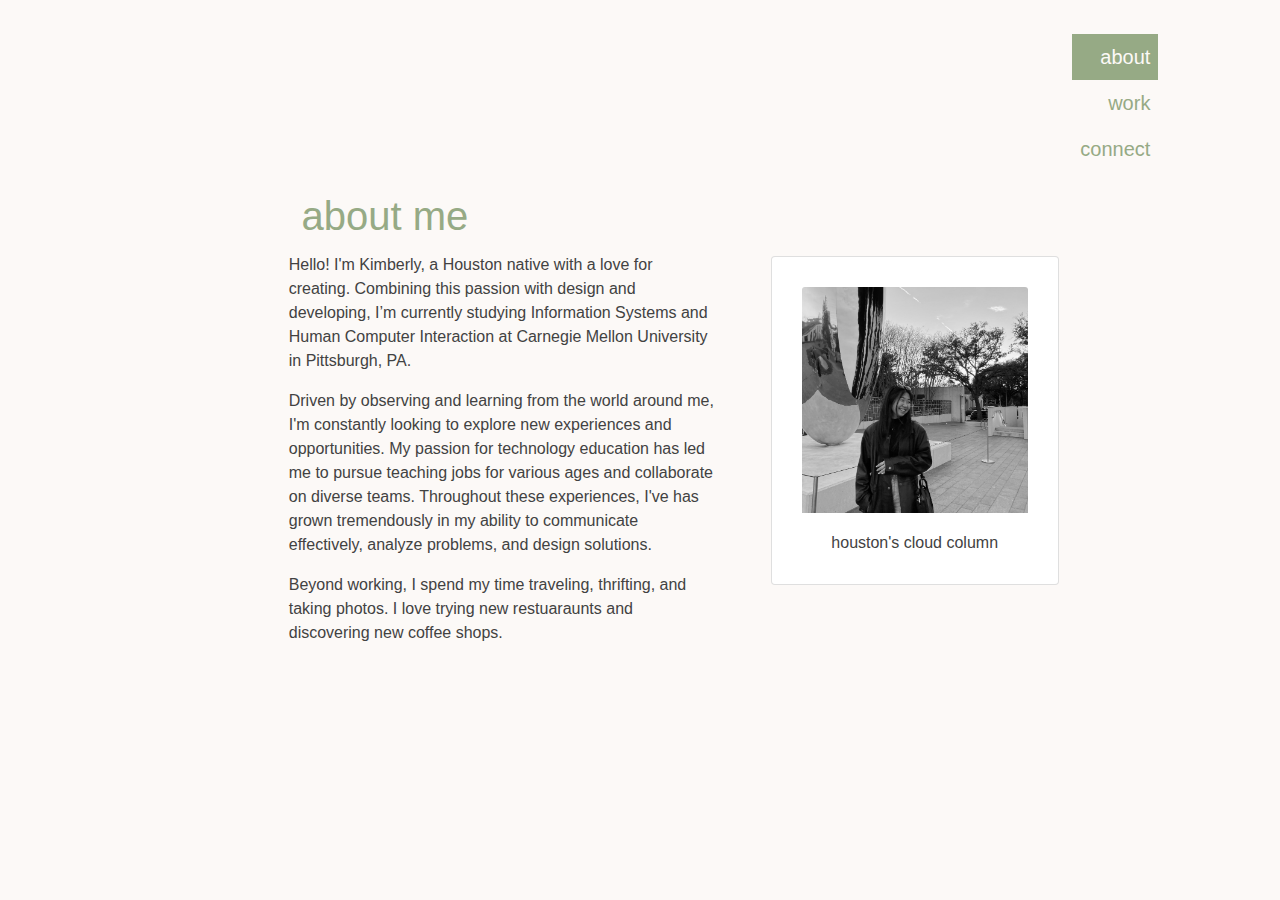
==== about.html @ 67ddd26a "finished site" ====
<!DOCTYPE html>
<html lang="en">

<head>
    <title>Kimberly Gao</title>
    <meta charset="utf-8">
    <meta name="viewport" content="width=device-width, initial-scale=1">

    <!-- css -->
    <link rel="stylesheet" href="https://maxcdn.bootstrapcdn.com/bootstrap/4.5.2/css/bootstrap.min.css">
    <link rel="stylesheet" href="https://cdnjs.cloudflare.com/ajax/libs/font-awesome/4.7.0/css/font-awesome.min.css">
    <link href="css/styles.css" rel="stylesheet" type="text/css" />
    <link href="css/pages.css" rel="stylesheet" type="text/css" />


    <!-- javascript libraries -->
    <script src="https://ajax.googleapis.com/ajax/libs/jquery/3.5.1/jquery.min.js"></script>
    <script src="https://cdnjs.cloudflare.com/ajax/libs/popper.js/1.16.0/umd/popper.min.js"></script>
    <script src="https://maxcdn.bootstrapcdn.com/bootstrap/4.5.2/js/bootstrap.min.js"></script>
    <script src="https://d3js.org/d3.v5.min.js"></script>
    <script src = "https://d3js.org/d3-path.v1.min.js"></script>
</head>

<body>
    <!-- navigation bar -->
    <header>
        <nav class="nav navbar">
            <div class="container-fluid">
                <a class="navbar-brand" href="index.html"></a>
                <div class="justify-content-end">
                    <ul class="nav navbar-nav flex-column text-right">
                        <li class="nav-item"> <a class="nav-link sage active" href="about.html">about</a></li>
                        <li class="nav-item"> <a class="nav-link sage" href="work.html">work</a></li>
                        <li class="nav-item"><a class="nav-link sage" href="connect.html">connect</a></li>
                    </ul>
                </div>
            </div>
          </nav>
    </header>

    <div class="container mb-5">
        <div class="row d-flex align-items-center row-eq-height justify-content-center">
            <div class="col-md-5 offset-md-1 col-sm-12">
                <h1 class="sage">about me</h1>
                <p>Hello! I'm Kimberly, a Houston native with a love for creating. Combining this passion with design and developing, I’m currently studying Information Systems and Human Computer Interaction at Carnegie Mellon University in Pittsburgh, PA.</p>
                <p>Driven by observing and learning from the world around me, I'm constantly looking to explore new experiences and opportunities. My passion for technology education has led me to pursue teaching jobs for various ages and collaborate on diverse teams. Throughout these experiences, I've has grown tremendously in my ability to communicate effectively, analyze problems, and design solutions.</p>
                <p>Beyond working, I spend my time traveling, thrifting, and taking photos. I love trying new restuaraunts and discovering new coffee shops.</p>
            </div>
            <div class="col-md-4 col-sm-12 d-flex justify-content-center">
                <div class="card">
                    <img class="card-img-top" src="assets/about-img.jpg">
                    <div class="card-body text-center">
                        <h6 class="card-title">houston's cloud column</h6>
                    </div>
                </div>
            </div>
        </div>
    </div>
    <script src="js/main.js"></script>
</body>
</html>
---- css/styles.css ----
body {
    background-color: #FCF9F7;
    margin: auto;
    padding: 2vw;
    max-width: 1150px; 
    color: #424242;
}
  
/* logo svg styling */
.svg-sage {
    fill: #96AA85;
}

.svg-path {
    fill: none; 
    paint-order: fill markers; 
    stroke-linecap: round; 
    stroke-linejoin: round; 
    stroke: #FCF9F7; 
    stroke-width: 10px;
}


.sage {
    color: #96AA85;
}

/* heading styling */
h1 {
    margin: 1vw;
}

h4 {
    text-decoration: underline;
}

/* all images default b&w, color on hover */
img {
    filter: grayscale(100%);
    transition: 0.3s;
  }

img:hover {
    filter: grayscale(0%);
}

/* NAVIGATION BAR  */

/* default */
.navbar-nav .nav-link {
    padding: 8px;
    color: #96AA85;
    position: relative;
    font-size: 20px;
}

/* active page */
.navbar-nav .nav-link.active {
    background-color: #96AA85;
    color: #FCF9F7;
}

/* underline hover transition */
.nav-link::after {
    content: '';
    position: absolute;
    width: 100%;
    transform: scaleX(0);
    height: 2px;
    bottom: 0;
    left: 0;
    background-color: #96AA85;
    transform-origin: bottom left;
    transition: transform 0.3s ease-out;
}
.nav-link:hover::after {
    padding-bottom: 3px;
    margin-bottom: 4px;
    transform: scaleX(1);
    transform-origin: bottom right;
}
---- css/pages.css ----
/* styling for non-home pages */

/* transition for hover animation */
.nav-svg {
    width: 20vh;
    transition: all 0.3s;
    transform-origin: 50% 50%;
}
  
.nav-svg:hover {
    transform: scale(1.1);
  }
  
/* card content */
.card-img-top {
    margin: 0px;
}

.card {
    padding: 30px 30px 0px 30px;
    max-width: 18rem;
    min-width: 8rem;
}

.card-body {
    padding: 20px 0px;
}


/* main content */
.body-div {
    max-width: 1000px;
}

/* connect page icons */
.icon-bar {
    margin: 2vw;
    padding: 2vw;
    display: inline-block;
}

.icon-bar a {
    margin: 3vw;
    padding: 2vw 2.3vw;
    color: #96AA85;
    font-size: 7vw;
    width: 10vw;
    height: 10vw;
    line-height: 10vw;
    transition: 0.5s;
}

.icon-bar a:hover {
    color: #FCF9F7;
    background-color: #96AA85;
}
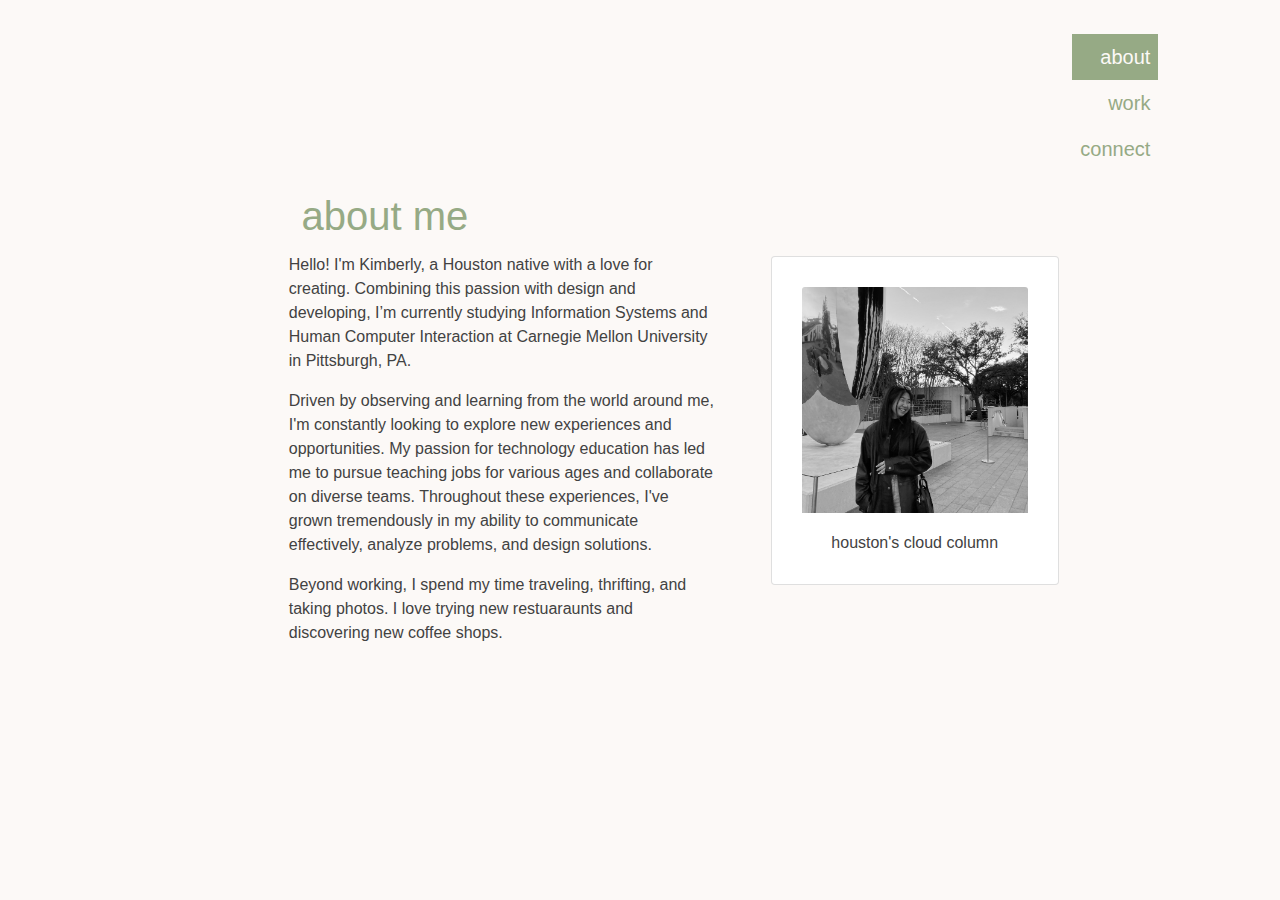
==== commit 494db17d: "typo fix" ====
--- a/about.html
+++ b/about.html
@@ -43,7 +43,7 @@
             <div class="col-md-5 offset-md-1 col-sm-12">
                 <h1 class="sage">about me</h1>
                 <p>Hello! I'm Kimberly, a Houston native with a love for creating. Combining this passion with design and developing, I’m currently studying Information Systems and Human Computer Interaction at Carnegie Mellon University in Pittsburgh, PA.</p>
-                <p>Driven by observing and learning from the world around me, I'm constantly looking to explore new experiences and opportunities. My passion for technology education has led me to pursue teaching jobs for various ages and collaborate on diverse teams. Throughout these experiences, I've has grown tremendously in my ability to communicate effectively, analyze problems, and design solutions.</p>
+                <p>Driven by observing and learning from the world around me, I'm constantly looking to explore new experiences and opportunities. My passion for technology education has led me to pursue teaching jobs for various ages and collaborate on diverse teams. Throughout these experiences, I've grown tremendously in my ability to communicate effectively, analyze problems, and design solutions.</p>
                 <p>Beyond working, I spend my time traveling, thrifting, and taking photos. I love trying new restuaraunts and discovering new coffee shops.</p>
             </div>
             <div class="col-md-4 col-sm-12 d-flex justify-content-center">
